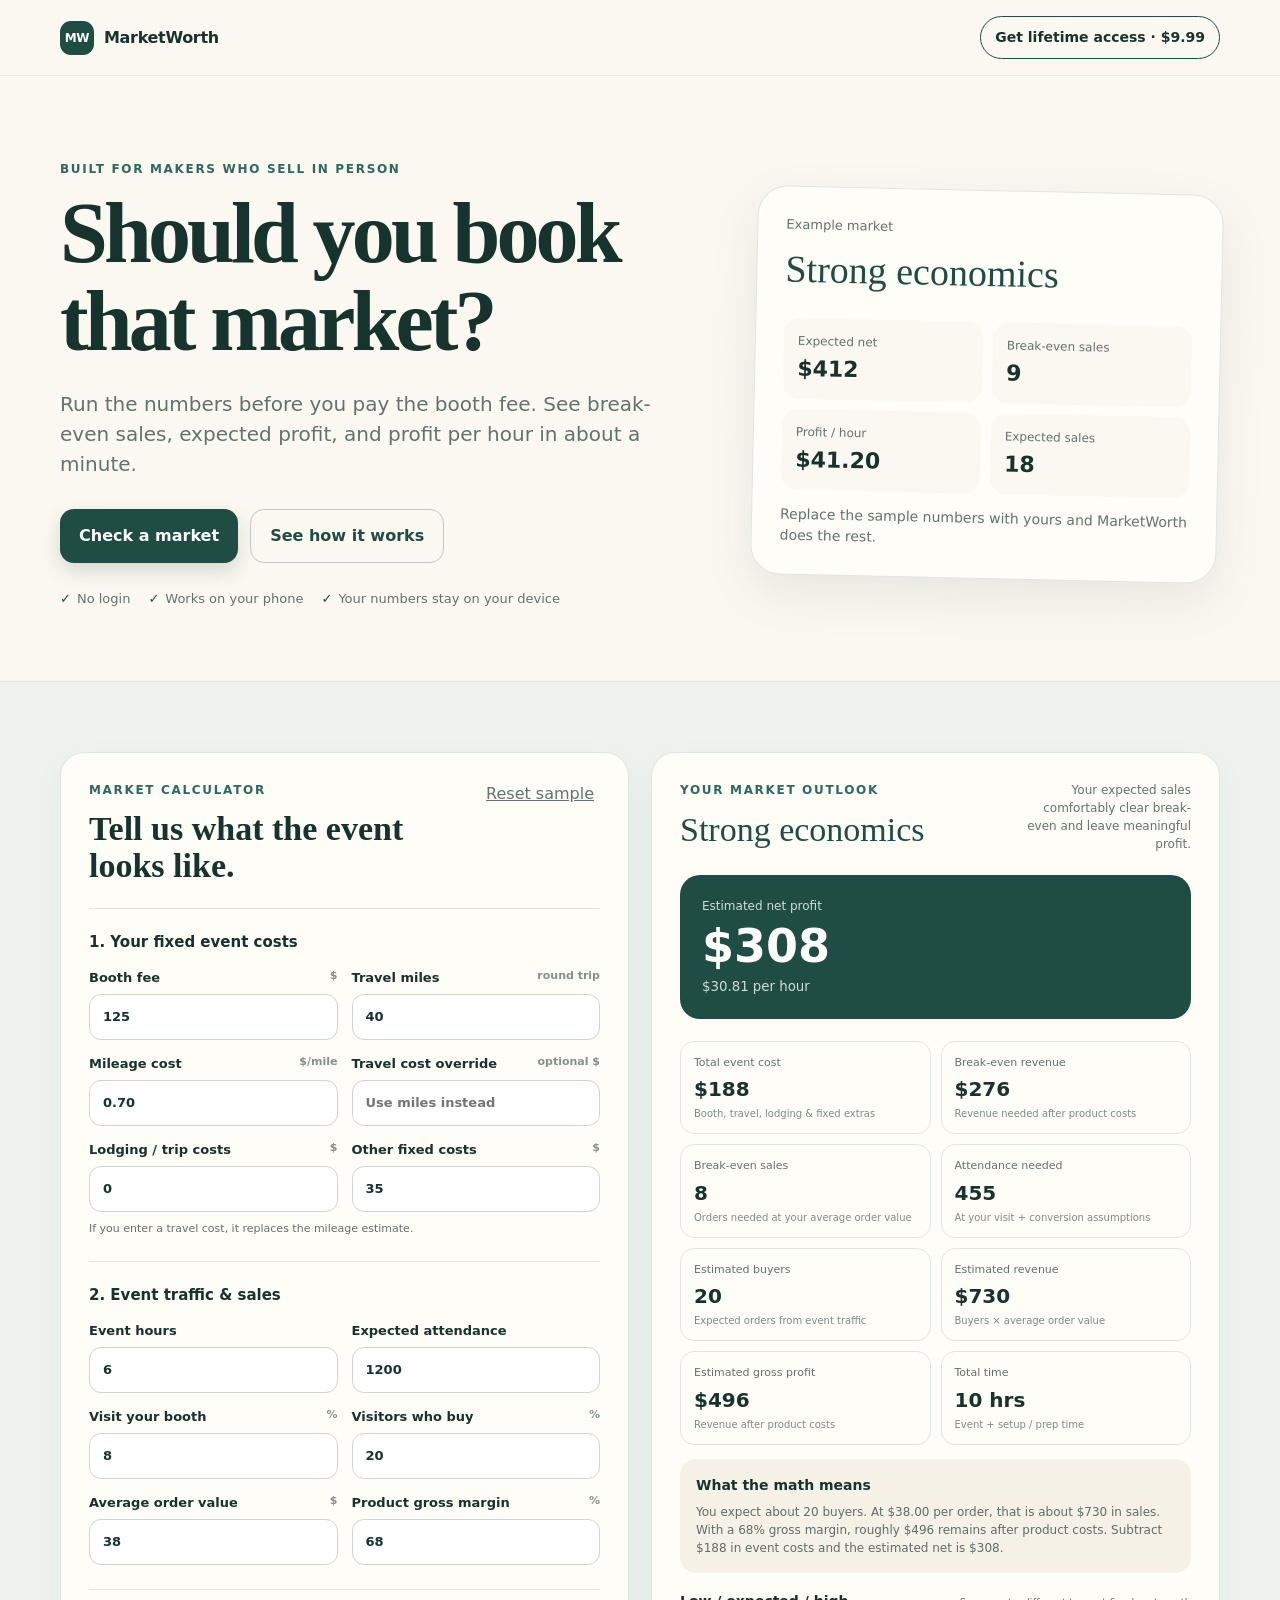
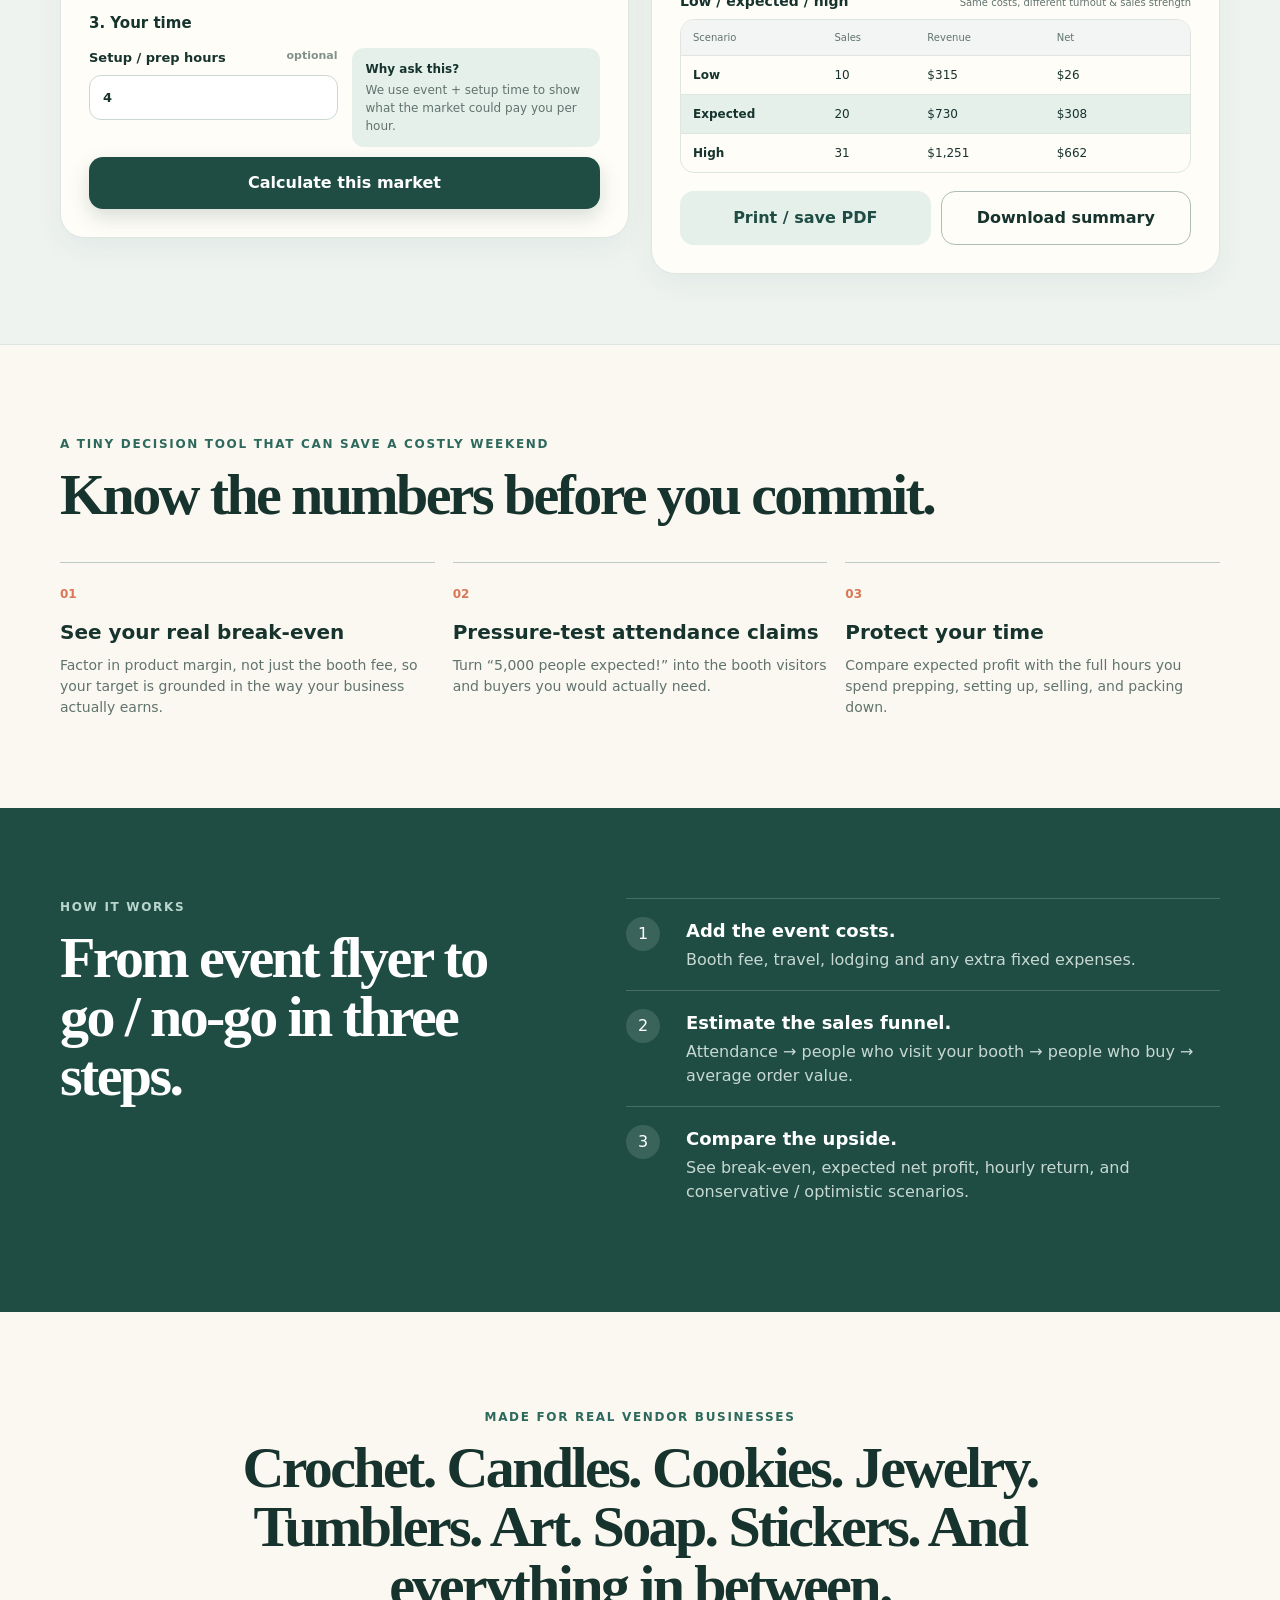
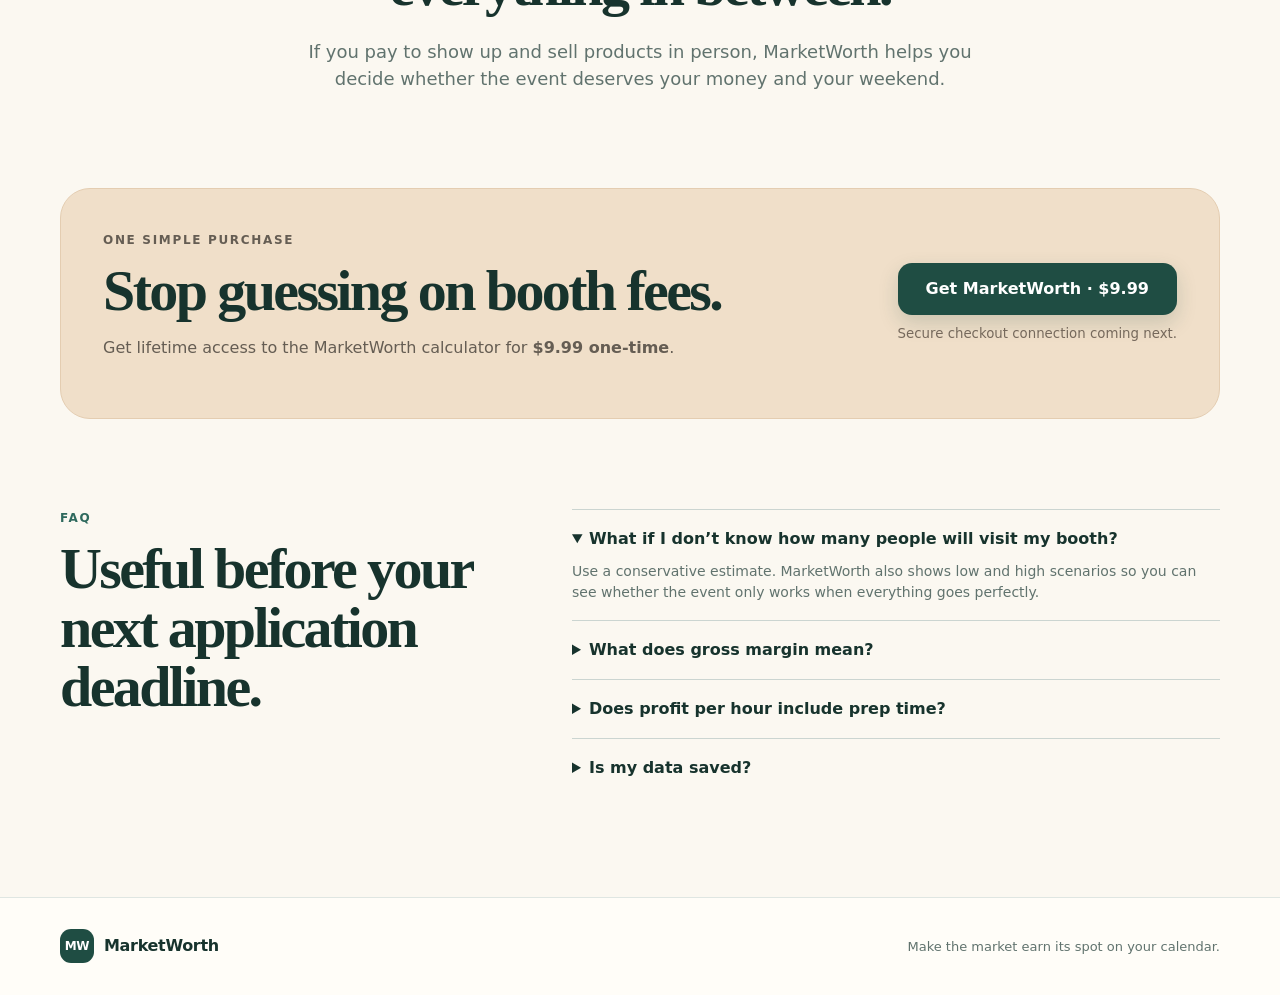
==== index.html @ 57d7d23f "Add MarketWorth landing page" ====
<!doctype html>
<html lang="en">
<head>
  <meta charset="utf-8" />
  <meta name="viewport" content="width=device-width,initial-scale=1,viewport-fit=cover" />
  <meta name="theme-color" content="#1f4d43" />
  <meta name="description" content="Know whether a craft fair or vendor market is worth booking before you pay the booth fee." />
  <title>MarketWorth — Craft Fair Profit Calculator</title>
  <link rel="manifest" href="manifest.webmanifest" />
  <link rel="icon" href="icon.svg" type="image/svg+xml" />
  <link rel="stylesheet" href="styles.css" />
</head>
<body>
  <header class="site-header">
    <a class="brand" href="#top" aria-label="MarketWorth home">
      <span class="brand-mark">MW</span>
      <span>MarketWorth</span>
    </a>
    <a class="header-cta" href="#buy" data-purchase>Get lifetime access · $9.99</a>
  </header>

  <main id="top">
    <section class="hero wrap">
      <div class="hero-copy">
        <p class="eyebrow">Built for makers who sell in person</p>
        <h1>Should you book that market?</h1>
        <p class="hero-sub">Run the numbers before you pay the booth fee. See break-even sales, expected profit, and profit per hour in about a minute.</p>
        <div class="hero-actions">
          <a class="button primary" href="#calculator">Check a market</a>
          <a class="button ghost" href="#how">See how it works</a>
        </div>
        <div class="trust-row" aria-label="Product highlights">
          <span>No login</span><span>Works on your phone</span><span>Your numbers stay on your device</span>
        </div>
      </div>
      <aside class="hero-card" aria-label="Example result">
        <div class="mini-label">Example market</div>
        <div class="hero-verdict good">Strong economics</div>
        <div class="mini-grid">
          <div><span>Expected net</span><strong>$412</strong></div>
          <div><span>Break-even sales</span><strong>9</strong></div>
          <div><span>Profit / hour</span><strong>$41.20</strong></div>
          <div><span>Expected sales</span><strong>18</strong></div>
        </div>
        <p>Replace the sample numbers with yours and MarketWorth does the rest.</p>
      </aside>
    </section>

    <section id="calculator" class="calculator-section">
      <div class="wrap calculator-grid">
        <div class="input-panel card">
          <div class="section-heading">
            <div>
              <p class="eyebrow">Market calculator</p>
              <h2>Tell us what the event looks like.</h2>
            </div>
            <button id="resetBtn" class="text-button" type="button">Reset sample</button>
          </div>

          <form id="calcForm" novalidate>
            <div class="field-group">
              <h3>1. Your fixed event costs</h3>
              <div class="fields two">
                <label>Booth fee <span class="hint">$</span><input id="boothFee" type="number" min="0" step="1" value="125" inputmode="decimal" /></label>
                <label>Travel miles <span class="hint">round trip</span><input id="travelMiles" type="number" min="0" step="1" value="40" inputmode="decimal" /></label>
                <label>Mileage cost <span class="hint">$/mile</span><input id="mileageRate" type="number" min="0" step="0.01" value="0.70" inputmode="decimal" /></label>
                <label>Travel cost override <span class="hint">optional $</span><input id="travelCost" type="number" min="0" step="1" placeholder="Use miles instead" inputmode="decimal" /></label>
                <label>Lodging / trip costs <span class="hint">$</span><input id="lodging" type="number" min="0" step="1" value="0" inputmode="decimal" /></label>
                <label>Other fixed costs <span class="hint">$</span><input id="extraFixed" type="number" min="0" step="1" value="35" inputmode="decimal" /></label>
              </div>
              <p class="field-note">If you enter a travel cost, it replaces the mileage estimate.</p>
            </div>

            <div class="field-group">
              <h3>2. Event traffic & sales</h3>
              <div class="fields two">
                <label>Event hours <input id="eventHours" type="number" min="0.5" step="0.5" value="6" inputmode="decimal" /></label>
                <label>Expected attendance <input id="attendance" type="number" min="1" step="1" value="1200" inputmode="numeric" /></label>
                <label>Visit your booth <span class="hint">%</span><input id="visitRate" type="number" min="0" max="100" step="0.5" value="8" inputmode="decimal" /></label>
                <label>Visitors who buy <span class="hint">%</span><input id="conversionRate" type="number" min="0" max="100" step="0.5" value="20" inputmode="decimal" /></label>
                <label>Average order value <span class="hint">$</span><input id="aov" type="number" min="0" step="0.5" value="38" inputmode="decimal" /></label>
                <label>Product gross margin <span class="hint">%</span><input id="margin" type="number" min="1" max="100" step="1" value="68" inputmode="decimal" /></label>
              </div>
            </div>

            <div class="field-group">
              <h3>3. Your time</h3>
              <div class="fields two">
                <label>Setup / prep hours <span class="hint">optional</span><input id="laborHours" type="number" min="0" step="0.5" value="4" inputmode="decimal" /></label>
                <div class="explain-box"><strong>Why ask this?</strong><span>We use event + setup time to show what the market could pay you per hour.</span></div>
              </div>
            </div>

            <button class="button primary wide" type="submit">Calculate this market</button>
            <p id="formError" class="error" role="alert" hidden></p>
          </form>
        </div>

        <div class="result-panel card" id="results" aria-live="polite">
          <div class="result-top">
            <div>
              <p class="eyebrow">Your market outlook</p>
              <div id="verdict" class="verdict good">Strong economics</div>
            </div>
            <div id="verdictNote" class="verdict-note">Your expected sales comfortably clear break-even.</div>
          </div>

          <div class="result-feature">
            <span>Estimated net profit</span>
            <strong id="netProfit">$0</strong>
            <small id="profitHour">$0 per hour</small>
          </div>

          <div class="metrics">
            <div class="metric"><span>Total event cost</span><strong id="totalCost">$0</strong><small>Booth, travel, lodging & fixed extras</small></div>
            <div class="metric"><span>Break-even revenue</span><strong id="breakEvenRevenue">$0</strong><small>Revenue needed after product costs</small></div>
            <div class="metric"><span>Break-even sales</span><strong id="breakEvenSales">0</strong><small>Orders needed at your average order value</small></div>
            <div class="metric"><span>Attendance needed</span><strong id="customersNeeded">0</strong><small>At your visit + conversion assumptions</small></div>
            <div class="metric"><span>Estimated buyers</span><strong id="estimatedBuyers">0</strong><small>Expected orders from event traffic</small></div>
            <div class="metric"><span>Estimated revenue</span><strong id="estimatedRevenue">$0</strong><small>Buyers × average order value</small></div>
            <div class="metric"><span>Estimated gross profit</span><strong id="grossProfit">$0</strong><small>Revenue after product costs</small></div>
            <div class="metric"><span>Total time</span><strong id="totalHours">0 hrs</strong><small>Event + setup / prep time</small></div>
          </div>

          <div class="math-explainer">
            <h3>What the math means</h3>
            <p id="plainMath"></p>
          </div>

          <div class="scenario-wrap">
            <div class="scenario-heading"><h3>Low / expected / high</h3><span>Same costs, different turnout & sales strength</span></div>
            <div class="scenario-table" role="table" aria-label="Scenario comparison">
              <div class="scenario-row scenario-head" role="row"><span>Scenario</span><span>Sales</span><span>Revenue</span><span>Net</span></div>
              <div class="scenario-row" role="row"><strong>Low</strong><span id="lowSales"></span><span id="lowRevenue"></span><span id="lowNet"></span></div>
              <div class="scenario-row expected" role="row"><strong>Expected</strong><span id="expSales"></span><span id="expRevenue"></span><span id="expNet"></span></div>
              <div class="scenario-row" role="row"><strong>High</strong><span id="highSales"></span><span id="highRevenue"></span><span id="highNet"></span></div>
            </div>
          </div>

          <div class="result-actions">
            <button id="printBtn" class="button secondary" type="button">Print / save PDF</button>
            <button id="downloadBtn" class="button ghost-dark" type="button">Download summary</button>
          </div>
        </div>
      </div>
    </section>

    <section class="benefits wrap">
      <div class="section-intro"><p class="eyebrow">A tiny decision tool that can save a costly weekend</p><h2>Know the numbers before you commit.</h2></div>
      <div class="benefit-grid">
        <article><span>01</span><h3>See your real break-even</h3><p>Factor in product margin, not just the booth fee, so your target is grounded in the way your business actually earns.</p></article>
        <article><span>02</span><h3>Pressure-test attendance claims</h3><p>Turn “5,000 people expected!” into the booth visitors and buyers you would actually need.</p></article>
        <article><span>03</span><h3>Protect your time</h3><p>Compare expected profit with the full hours you spend prepping, setting up, selling, and packing down.</p></article>
      </div>
    </section>

    <section id="how" class="how-section">
      <div class="wrap how-grid">
        <div><p class="eyebrow">How it works</p><h2>From event flyer to go / no-go in three steps.</h2></div>
        <ol>
          <li><span>1</span><div><strong>Add the event costs.</strong><p>Booth fee, travel, lodging and any extra fixed expenses.</p></div></li>
          <li><span>2</span><div><strong>Estimate the sales funnel.</strong><p>Attendance → people who visit your booth → people who buy → average order value.</p></div></li>
          <li><span>3</span><div><strong>Compare the upside.</strong><p>See break-even, expected net profit, hourly return, and conservative / optimistic scenarios.</p></div></li>
        </ol>
      </div>
    </section>

    <section class="audience wrap">
      <p class="eyebrow">Made for real vendor businesses</p>
      <h2>Crochet. Candles. Cookies. Jewelry. Tumblers. Art. Soap. Stickers. And everything in between.</h2>
      <p>If you pay to show up and sell products in person, MarketWorth helps you decide whether the event deserves your money and your weekend.</p>
    </section>

    <section id="buy" class="buy-section">
      <div class="wrap buy-card">
        <div><p class="eyebrow">One simple purchase</p><h2>Stop guessing on booth fees.</h2><p>Get lifetime access to the MarketWorth calculator for <strong>$9.99 one-time</strong>.</p></div>
        <div class="buy-action">
          <button class="button primary purchase-button" data-purchase type="button">Get MarketWorth · $9.99</button>
          <small>Secure checkout connection coming next.</small>
        </div>
      </div>
    </section>

    <section class="faq wrap">
      <div><p class="eyebrow">FAQ</p><h2>Useful before your next application deadline.</h2></div>
      <div class="faq-list">
        <details open><summary>What if I don’t know how many people will visit my booth?</summary><p>Use a conservative estimate. MarketWorth also shows low and high scenarios so you can see whether the event only works when everything goes perfectly.</p></details>
        <details><summary>What does gross margin mean?</summary><p>It’s the percentage of each sale left after the direct cost of making the product. If a $20 item costs $6 in materials, its gross margin is 70%.</p></details>
        <details><summary>Does profit per hour include prep time?</summary><p>Yes, when you enter setup / prep hours. We divide estimated net profit by event hours plus those additional hours.</p></details>
        <details><summary>Is my data saved?</summary><p>No account or database is used in this version. Calculations happen in your browser. Your inputs stay on your device unless you print or download your own summary.</p></details>
      </div>
    </section>
  </main>

  <footer>
    <div class="wrap footer-inner"><div class="brand"><span class="brand-mark">MW</span><span>MarketWorth</span></div><p>Make the market earn its spot on your calendar.</p></div>
  </footer>

  <div id="toast" class="toast" role="status" aria-live="polite"></div>
  <script src="app.js" defer></script>
</body>
</html>
---- styles.css ----
:root{--ink:#17332d;--muted:#61736e;--cream:#fbf8f1;--paper:#fffdf8;--line:#dfe6e2;--green:#1f4d43;--green2:#2e695d;--mint:#e5f0eb;--coral:#d97757;--amber:#c78c2f;--red:#a94f43;--shadow:0 18px 50px rgba(24,58,49,.09);--radius:24px}
*{box-sizing:border-box}html{scroll-behavior:smooth}body{margin:0;font-family:Inter,ui-sans-serif,system-ui,-apple-system,BlinkMacSystemFont,"Segoe UI",sans-serif;background:var(--cream);color:var(--ink);line-height:1.5}button,input{font:inherit}a{color:inherit;text-decoration:none}.wrap{width:min(1160px,calc(100% - 40px));margin:auto}.site-header{height:76px;display:flex;align-items:center;justify-content:space-between;padding:0 max(20px,calc((100vw - 1160px)/2));border-bottom:1px solid rgba(23,51,45,.08);background:rgba(251,248,241,.9);backdrop-filter:blur(12px);position:sticky;top:0;z-index:20}.brand{display:flex;gap:10px;align-items:center;font-weight:800;letter-spacing:-.02em}.brand-mark{display:grid;place-items:center;width:34px;height:34px;border-radius:11px;background:var(--green);color:white;font-size:12px}.header-cta{font-size:14px;font-weight:700;padding:10px 14px;border:1px solid var(--green);border-radius:999px}.hero{padding:84px 0 72px;display:grid;grid-template-columns:1.15fr .85fr;gap:64px;align-items:center}.eyebrow{text-transform:uppercase;letter-spacing:.14em;font-weight:800;font-size:12px;color:var(--green2);margin:0 0 12px}.hero h1,.section-intro h2,.how-grid h2,.audience h2,.buy-card h2,.faq h2{font-family:Georgia,"Times New Roman",serif;letter-spacing:-.045em;line-height:1.02;margin:0}.hero h1{font-size:clamp(54px,7vw,86px);max-width:760px}.hero-sub{font-size:20px;max-width:650px;color:var(--muted);margin:24px 0 30px}.hero-actions{display:flex;gap:12px;flex-wrap:wrap}.button{border:0;border-radius:14px;padding:14px 19px;font-weight:800;cursor:pointer;display:inline-flex;justify-content:center;align-items:center;transition:.18s ease;min-height:48px}.button:hover{transform:translateY(-1px)}.primary{background:var(--green);color:white;box-shadow:0 8px 20px rgba(31,77,67,.18)}.secondary{background:var(--mint);color:var(--green)}.ghost{background:transparent;border:1px solid #bdcac5;color:var(--green)}.ghost-dark{background:transparent;border:1px solid #aebdb7;color:var(--ink)}.wide{width:100%;margin-top:10px}.trust-row{display:flex;gap:18px;flex-wrap:wrap;margin-top:26px;color:var(--muted);font-size:13px}.trust-row span:before{content:"✓";margin-right:6px;color:var(--green);font-weight:900}.hero-card{background:var(--paper);border:1px solid var(--line);border-radius:30px;padding:28px;box-shadow:var(--shadow);transform:rotate(1.25deg)}.mini-label{color:var(--muted);font-size:13px}.hero-verdict{font-family:Georgia,"Times New Roman",serif;font-size:38px;margin:6px 0 20px}.good{color:var(--green)}.warn{color:var(--amber)}.bad{color:var(--red)}.mini-grid{display:grid;grid-template-columns:1fr 1fr;gap:10px}.mini-grid div{background:var(--cream);border-radius:16px;padding:14px}.mini-grid span,.mini-grid strong{display:block}.mini-grid span{font-size:12px;color:var(--muted)}.mini-grid strong{font-size:22px;margin-top:2px}.hero-card p{color:var(--muted);font-size:14px;margin-bottom:0}.calculator-section{padding:70px 0;background:#eef3f0;border-block:1px solid #dde6e1}.calculator-grid{display:grid;grid-template-columns:1fr 1fr;gap:22px;align-items:start}.card{background:var(--paper);border:1px solid var(--line);border-radius:var(--radius);box-shadow:0 10px 30px rgba(23,51,45,.05)}.input-panel,.result-panel{padding:28px}.section-heading{display:flex;justify-content:space-between;gap:20px;align-items:start}.section-heading h2{font-family:Georgia,"Times New Roman",serif;font-size:34px;line-height:1.08;margin:0}.text-button{border:0;background:transparent;text-decoration:underline;color:var(--muted);cursor:pointer;white-space:nowrap}.field-group{border-top:1px solid var(--line);padding-top:22px;margin-top:24px}.field-group h3{font-size:15px;margin:0 0 14px}.fields{display:grid;gap:14px}.fields.two{grid-template-columns:1fr 1fr}.fields label{font-size:13px;font-weight:750;color:var(--ink)}.hint{float:right;color:#82918c;font-weight:600;font-size:11px}.fields input{margin-top:7px;width:100%;border:1px solid #ccd7d2;background:white;border-radius:12px;padding:12px 13px;color:var(--ink);outline:none;transition:.15s}.fields input:focus{border-color:var(--green2);box-shadow:0 0 0 3px rgba(46,105,93,.1)}.field-note{font-size:11px;color:var(--muted);margin:9px 0 0}.explain-box{background:var(--mint);padding:12px 14px;border-radius:12px;font-size:12px;display:flex;flex-direction:column;justify-content:center}.explain-box span{color:var(--muted);margin-top:3px}.error{background:#f8e9e7;color:#8d3d34;border-radius:10px;padding:10px 12px;font-size:13px}.result-panel{position:sticky;top:98px}.result-top{display:flex;justify-content:space-between;gap:16px;align-items:flex-start}.verdict{font-family:Georgia,"Times New Roman",serif;font-size:34px;line-height:1.1}.verdict-note{font-size:12px;color:var(--muted);max-width:170px;text-align:right}.result-feature{background:var(--green);color:white;border-radius:20px;padding:22px;margin:22px 0}.result-feature span,.result-feature strong,.result-feature small{display:block}.result-feature span{font-size:12px;opacity:.8}.result-feature strong{font-size:46px;line-height:1;margin:8px 0}.result-feature small{opacity:.8}.metrics{display:grid;grid-template-columns:1fr 1fr;gap:10px}.metric{border:1px solid var(--line);border-radius:14px;padding:13px}.metric span,.metric strong,.metric small{display:block}.metric span{font-size:11px;color:var(--muted)}.metric strong{font-size:20px;margin:3px 0}.metric small{font-size:10px;color:#7b8c86;line-height:1.3}.math-explainer{background:#f6f1e6;border-radius:16px;padding:16px;margin-top:14px}.math-explainer h3,.scenario-heading h3{font-size:14px;margin:0 0 7px}.math-explainer p{font-size:12px;color:#5f6c68;margin:0}.scenario-wrap{margin-top:18px}.scenario-heading{display:flex;justify-content:space-between;gap:15px;align-items:baseline}.scenario-heading span{font-size:10px;color:var(--muted)}.scenario-table{border:1px solid var(--line);border-radius:14px;overflow:hidden}.scenario-row{display:grid;grid-template-columns:1.1fr .7fr 1fr 1fr;gap:8px;padding:10px 12px;border-top:1px solid var(--line);font-size:12px;align-items:center}.scenario-row:first-child{border-top:0}.scenario-head{background:#f2f5f3;color:var(--muted);font-size:10px}.scenario-row.expected{background:var(--mint)}.result-actions{display:grid;grid-template-columns:1fr 1fr;gap:10px;margin-top:18px}.benefits{padding:90px 0}.section-intro h2,.how-grid h2,.audience h2,.buy-card h2,.faq h2{font-size:clamp(38px,5vw,58px)}.benefit-grid{display:grid;grid-template-columns:repeat(3,1fr);gap:18px;margin-top:38px}.benefit-grid article{border-top:1px solid #bcc9c4;padding-top:18px}.benefit-grid article>span{font-size:12px;color:var(--coral);font-weight:800}.benefit-grid h3{font-size:20px;margin:12px 0 8px}.benefit-grid p{color:var(--muted);font-size:14px;margin:0}.how-section{background:var(--green);color:white;padding:90px 0}.how-grid{display:grid;grid-template-columns:.9fr 1.1fr;gap:80px}.how-grid .eyebrow{color:#b9d6cc}.how-grid ol{margin:0;padding:0;list-style:none}.how-grid li{display:grid;grid-template-columns:46px 1fr;gap:14px;padding:18px 0;border-top:1px solid rgba(255,255,255,.18)}.how-grid li>span{width:34px;height:34px;border-radius:50%;background:rgba(255,255,255,.12);display:grid;place-items:center}.how-grid li strong{font-size:18px}.how-grid li p{margin:4px 0 0;color:#c7d8d2}.audience{text-align:center;padding:96px 0;max-width:900px}.audience p:last-child{color:var(--muted);font-size:18px;max-width:700px;margin:22px auto 0}.buy-section{padding:0 0 90px}.buy-card{background:#f0dfc9;border:1px solid #e4cdb1;border-radius:30px;padding:42px;display:flex;justify-content:space-between;gap:30px;align-items:center}.buy-card p{color:#655d53}.buy-action{min-width:260px}.purchase-button{width:100%}.buy-action small{display:block;text-align:center;color:#76695c;margin-top:9px}.faq{display:grid;grid-template-columns:.8fr 1.2fr;gap:80px;padding:0 0 100px}.faq-list details{border-top:1px solid #cbd5d1;padding:17px 0}.faq-list summary{font-weight:800;cursor:pointer}.faq-list p{color:var(--muted);font-size:14px;margin:10px 0 0}footer{border-top:1px solid var(--line);padding:26px 0;background:var(--paper)}.footer-inner{display:flex;justify-content:space-between;align-items:center}.footer-inner p{font-size:13px;color:var(--muted)}.toast{position:fixed;left:50%;bottom:24px;transform:translate(-50%,20px);background:#153b33;color:white;padding:12px 16px;border-radius:999px;font-size:13px;opacity:0;pointer-events:none;transition:.2s;z-index:50}.toast.show{opacity:1;transform:translate(-50%,0)}
@media(max-width:900px){.hero,.calculator-grid,.how-grid,.faq{grid-template-columns:1fr}.hero{gap:36px;padding-top:55px}.hero-card{transform:none}.result-panel{position:static}.benefit-grid{grid-template-columns:1fr}.how-grid,.faq{gap:40px}.buy-card{flex-direction:column;align-items:flex-start}.buy-action{width:100%}.result-top{align-items:flex-end}}
@media(max-width:560px){.wrap{width:min(100% - 24px,1160px)}.site-header{height:66px;padding:0 12px}.header-cta{font-size:0;padding:9px 12px}.header-cta:after{content:"Get it · $9.99";font-size:12px}.hero{padding:44px 0 48px}.hero h1{font-size:49px}.hero-sub{font-size:17px}.hero-actions .button{width:100%}.trust-row{gap:8px 14px}.hero-card{padding:20px}.hero-verdict{font-size:31px}.calculator-section{padding:42px 0}.input-panel,.result-panel{padding:18px;border-radius:20px}.section-heading{display:block}.text-button{margin-top:9px;padding:0}.fields.two{grid-template-columns:1fr}.metrics{grid-template-columns:1fr 1fr}.metric{padding:11px}.metric strong{font-size:17px}.result-feature strong{font-size:40px}.result-top{display:block}.verdict-note{text-align:left;max-width:none;margin-top:6px}.result-actions{grid-template-columns:1fr}.scenario-row{grid-template-columns:1fr .65fr .9fr .9fr;padding:9px 8px;font-size:11px}.scenario-heading{display:block}.benefits,.how-section,.audience{padding:62px 0}.buy-section{padding-bottom:62px}.buy-card{padding:26px 20px}.faq{padding-bottom:70px}.footer-inner{display:block}.footer-inner p{margin-bottom:0}}
@media print{body{background:white}.site-header,.hero,.input-panel,.benefits,.how-section,.audience,.buy-section,.faq,footer,.toast{display:none!important}.calculator-section{padding:0;background:white;border:0}.calculator-grid{display:block;width:100%;max-width:none}.result-panel{position:static;box-shadow:none;border:0;padding:18px}.result-actions{display:none}.result-feature{-webkit-print-color-adjust:exact;print-color-adjust:exact}.scenario-row.expected,.math-explainer{-webkit-print-color-adjust:exact;print-color-adjust:exact}#results:before{content:"MarketWorth — Market Summary";display:block;font-family:Georgia,serif;font-size:24px;font-weight:bold;margin-bottom:14px}}
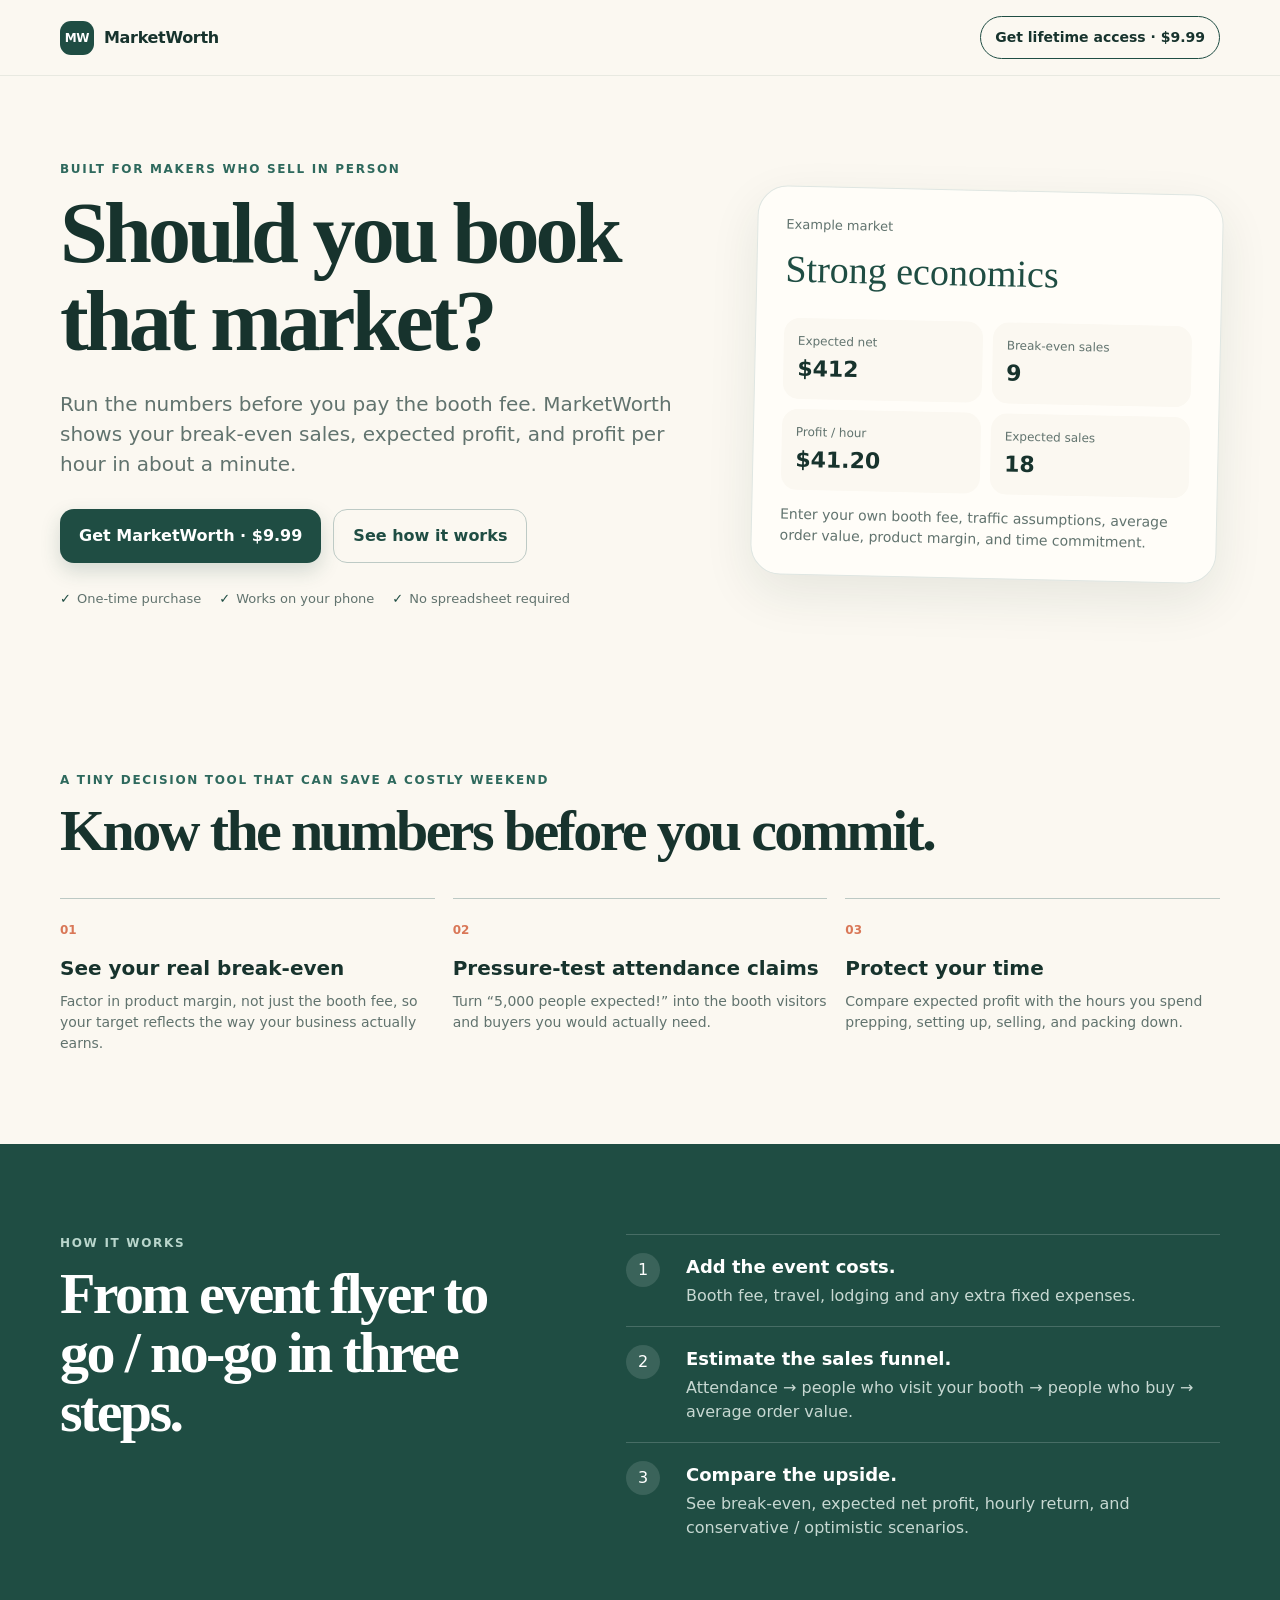
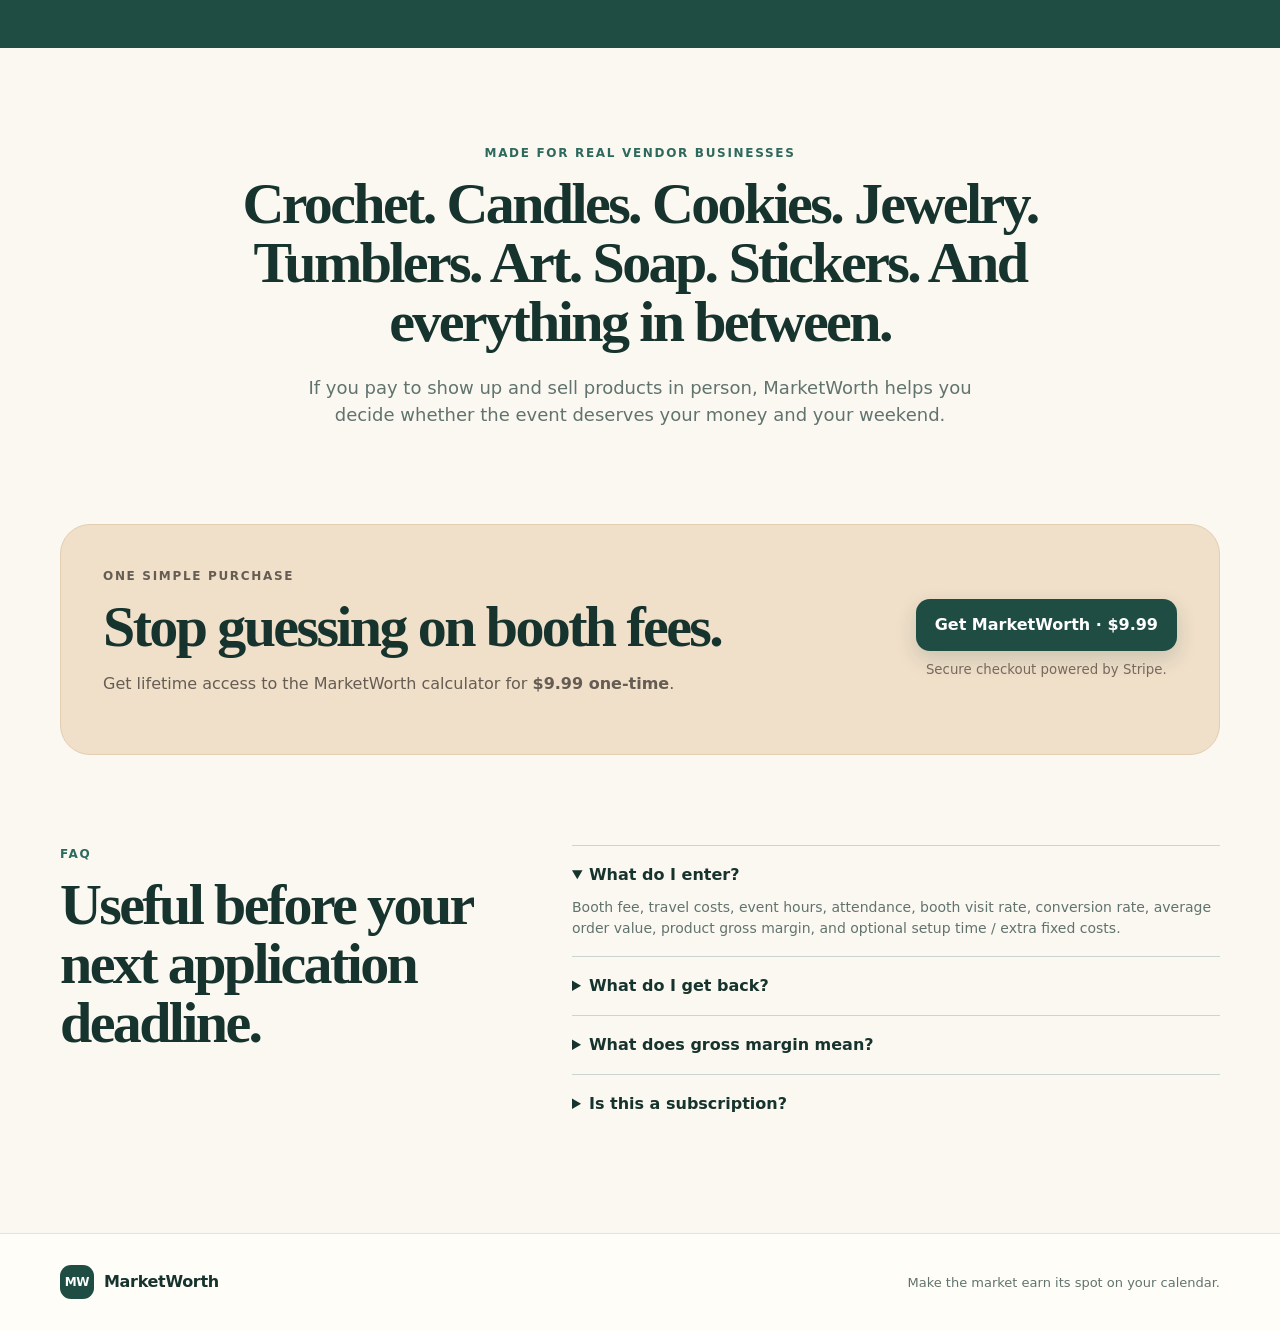
==== commit e0a28506: "Connect Stripe checkout and make public sales page" ====
--- a/index.html
+++ b/index.html
@@ -5,35 +5,29 @@
   <meta name="viewport" content="width=device-width,initial-scale=1,viewport-fit=cover" />
   <meta name="theme-color" content="#1f4d43" />
   <meta name="description" content="Know whether a craft fair or vendor market is worth booking before you pay the booth fee." />
-  <title>MarketWorth — Craft Fair Profit Calculator</title>
-  <link rel="manifest" href="manifest.webmanifest" />
-  <link rel="icon" href="icon.svg" type="image/svg+xml" />
-  <link rel="stylesheet" href="styles.css" />
+  <title>MarketWorth — Should I Book This Market?</title>
+  <link rel="manifest" href="/manifest.webmanifest" />
+  <link rel="icon" href="/icon.svg" type="image/svg+xml" />
+  <link rel="stylesheet" href="/styles.css" />
 </head>
 <body>
   <header class="site-header">
-    <a class="brand" href="#top" aria-label="MarketWorth home">
-      <span class="brand-mark">MW</span>
-      <span>MarketWorth</span>
-    </a>
-    <a class="header-cta" href="#buy" data-purchase>Get lifetime access · $9.99</a>
+    <a class="brand" href="#top" aria-label="MarketWorth home"><span class="brand-mark">MW</span><span>MarketWorth</span></a>
+    <a class="header-cta" href="https://buy.stripe.com/7sY3cwg8Da4A4Sa8Bhgbm01" data-purchase>Get lifetime access · $9.99</a>
   </header>
-
   <main id="top">
     <section class="hero wrap">
       <div class="hero-copy">
         <p class="eyebrow">Built for makers who sell in person</p>
         <h1>Should you book that market?</h1>
-        <p class="hero-sub">Run the numbers before you pay the booth fee. See break-even sales, expected profit, and profit per hour in about a minute.</p>
+        <p class="hero-sub">Run the numbers before you pay the booth fee. MarketWorth shows your break-even sales, expected profit, and profit per hour in about a minute.</p>
         <div class="hero-actions">
-          <a class="button primary" href="#calculator">Check a market</a>
+          <a class="button primary" href="https://buy.stripe.com/7sY3cwg8Da4A4Sa8Bhgbm01" data-purchase>Get MarketWorth · $9.99</a>
           <a class="button ghost" href="#how">See how it works</a>
         </div>
-        <div class="trust-row" aria-label="Product highlights">
-          <span>No login</span><span>Works on your phone</span><span>Your numbers stay on your device</span>
-        </div>
+        <div class="trust-row"><span>One-time purchase</span><span>Works on your phone</span><span>No spreadsheet required</span></div>
       </div>
-      <aside class="hero-card" aria-label="Example result">
+      <aside class="hero-card">
         <div class="mini-label">Example market</div>
         <div class="hero-verdict good">Strong economics</div>
         <div class="mini-grid">
@@ -42,115 +36,16 @@
           <div><span>Profit / hour</span><strong>$41.20</strong></div>
           <div><span>Expected sales</span><strong>18</strong></div>
         </div>
-        <p>Replace the sample numbers with yours and MarketWorth does the rest.</p>
+        <p>Enter your own booth fee, traffic assumptions, average order value, product margin, and time commitment.</p>
       </aside>
-    </section>
-
-    <section id="calculator" class="calculator-section">
-      <div class="wrap calculator-grid">
-        <div class="input-panel card">
-          <div class="section-heading">
-            <div>
-              <p class="eyebrow">Market calculator</p>
-              <h2>Tell us what the event looks like.</h2>
-            </div>
-            <button id="resetBtn" class="text-button" type="button">Reset sample</button>
-          </div>
-
-          <form id="calcForm" novalidate>
-            <div class="field-group">
-              <h3>1. Your fixed event costs</h3>
-              <div class="fields two">
-                <label>Booth fee <span class="hint">$</span><input id="boothFee" type="number" min="0" step="1" value="125" inputmode="decimal" /></label>
-                <label>Travel miles <span class="hint">round trip</span><input id="travelMiles" type="number" min="0" step="1" value="40" inputmode="decimal" /></label>
-                <label>Mileage cost <span class="hint">$/mile</span><input id="mileageRate" type="number" min="0" step="0.01" value="0.70" inputmode="decimal" /></label>
-                <label>Travel cost override <span class="hint">optional $</span><input id="travelCost" type="number" min="0" step="1" placeholder="Use miles instead" inputmode="decimal" /></label>
-                <label>Lodging / trip costs <span class="hint">$</span><input id="lodging" type="number" min="0" step="1" value="0" inputmode="decimal" /></label>
-                <label>Other fixed costs <span class="hint">$</span><input id="extraFixed" type="number" min="0" step="1" value="35" inputmode="decimal" /></label>
-              </div>
-              <p class="field-note">If you enter a travel cost, it replaces the mileage estimate.</p>
-            </div>
-
-            <div class="field-group">
-              <h3>2. Event traffic & sales</h3>
-              <div class="fields two">
-                <label>Event hours <input id="eventHours" type="number" min="0.5" step="0.5" value="6" inputmode="decimal" /></label>
-                <label>Expected attendance <input id="attendance" type="number" min="1" step="1" value="1200" inputmode="numeric" /></label>
-                <label>Visit your booth <span class="hint">%</span><input id="visitRate" type="number" min="0" max="100" step="0.5" value="8" inputmode="decimal" /></label>
-                <label>Visitors who buy <span class="hint">%</span><input id="conversionRate" type="number" min="0" max="100" step="0.5" value="20" inputmode="decimal" /></label>
-                <label>Average order value <span class="hint">$</span><input id="aov" type="number" min="0" step="0.5" value="38" inputmode="decimal" /></label>
-                <label>Product gross margin <span class="hint">%</span><input id="margin" type="number" min="1" max="100" step="1" value="68" inputmode="decimal" /></label>
-              </div>
-            </div>
-
-            <div class="field-group">
-              <h3>3. Your time</h3>
-              <div class="fields two">
-                <label>Setup / prep hours <span class="hint">optional</span><input id="laborHours" type="number" min="0" step="0.5" value="4" inputmode="decimal" /></label>
-                <div class="explain-box"><strong>Why ask this?</strong><span>We use event + setup time to show what the market could pay you per hour.</span></div>
-              </div>
-            </div>
-
-            <button class="button primary wide" type="submit">Calculate this market</button>
-            <p id="formError" class="error" role="alert" hidden></p>
-          </form>
-        </div>
-
-        <div class="result-panel card" id="results" aria-live="polite">
-          <div class="result-top">
-            <div>
-              <p class="eyebrow">Your market outlook</p>
-              <div id="verdict" class="verdict good">Strong economics</div>
-            </div>
-            <div id="verdictNote" class="verdict-note">Your expected sales comfortably clear break-even.</div>
-          </div>
-
-          <div class="result-feature">
-            <span>Estimated net profit</span>
-            <strong id="netProfit">$0</strong>
-            <small id="profitHour">$0 per hour</small>
-          </div>
-
-          <div class="metrics">
-            <div class="metric"><span>Total event cost</span><strong id="totalCost">$0</strong><small>Booth, travel, lodging & fixed extras</small></div>
-            <div class="metric"><span>Break-even revenue</span><strong id="breakEvenRevenue">$0</strong><small>Revenue needed after product costs</small></div>
-            <div class="metric"><span>Break-even sales</span><strong id="breakEvenSales">0</strong><small>Orders needed at your average order value</small></div>
-            <div class="metric"><span>Attendance needed</span><strong id="customersNeeded">0</strong><small>At your visit + conversion assumptions</small></div>
-            <div class="metric"><span>Estimated buyers</span><strong id="estimatedBuyers">0</strong><small>Expected orders from event traffic</small></div>
-            <div class="metric"><span>Estimated revenue</span><strong id="estimatedRevenue">$0</strong><small>Buyers × average order value</small></div>
-            <div class="metric"><span>Estimated gross profit</span><strong id="grossProfit">$0</strong><small>Revenue after product costs</small></div>
-            <div class="metric"><span>Total time</span><strong id="totalHours">0 hrs</strong><small>Event + setup / prep time</small></div>
-          </div>
-
-          <div class="math-explainer">
-            <h3>What the math means</h3>
-            <p id="plainMath"></p>
-          </div>
-
-          <div class="scenario-wrap">
-            <div class="scenario-heading"><h3>Low / expected / high</h3><span>Same costs, different turnout & sales strength</span></div>
-            <div class="scenario-table" role="table" aria-label="Scenario comparison">
-              <div class="scenario-row scenario-head" role="row"><span>Scenario</span><span>Sales</span><span>Revenue</span><span>Net</span></div>
-              <div class="scenario-row" role="row"><strong>Low</strong><span id="lowSales"></span><span id="lowRevenue"></span><span id="lowNet"></span></div>
-              <div class="scenario-row expected" role="row"><strong>Expected</strong><span id="expSales"></span><span id="expRevenue"></span><span id="expNet"></span></div>
-              <div class="scenario-row" role="row"><strong>High</strong><span id="highSales"></span><span id="highRevenue"></span><span id="highNet"></span></div>
-            </div>
-          </div>
-
-          <div class="result-actions">
-            <button id="printBtn" class="button secondary" type="button">Print / save PDF</button>
-            <button id="downloadBtn" class="button ghost-dark" type="button">Download summary</button>
-          </div>
-        </div>
-      </div>
     </section>
 
     <section class="benefits wrap">
       <div class="section-intro"><p class="eyebrow">A tiny decision tool that can save a costly weekend</p><h2>Know the numbers before you commit.</h2></div>
       <div class="benefit-grid">
-        <article><span>01</span><h3>See your real break-even</h3><p>Factor in product margin, not just the booth fee, so your target is grounded in the way your business actually earns.</p></article>
+        <article><span>01</span><h3>See your real break-even</h3><p>Factor in product margin, not just the booth fee, so your target reflects the way your business actually earns.</p></article>
         <article><span>02</span><h3>Pressure-test attendance claims</h3><p>Turn “5,000 people expected!” into the booth visitors and buyers you would actually need.</p></article>
-        <article><span>03</span><h3>Protect your time</h3><p>Compare expected profit with the full hours you spend prepping, setting up, selling, and packing down.</p></article>
+        <article><span>03</span><h3>Protect your time</h3><p>Compare expected profit with the hours you spend prepping, setting up, selling, and packing down.</p></article>
       </div>
     </section>
 
@@ -175,8 +70,8 @@
       <div class="wrap buy-card">
         <div><p class="eyebrow">One simple purchase</p><h2>Stop guessing on booth fees.</h2><p>Get lifetime access to the MarketWorth calculator for <strong>$9.99 one-time</strong>.</p></div>
         <div class="buy-action">
-          <button class="button primary purchase-button" data-purchase type="button">Get MarketWorth · $9.99</button>
-          <small>Secure checkout connection coming next.</small>
+          <a class="button primary purchase-button" data-purchase href="https://buy.stripe.com/7sY3cwg8Da4A4Sa8Bhgbm01">Get MarketWorth · $9.99</a>
+          <small>Secure checkout powered by Stripe.</small>
         </div>
       </div>
     </section>
@@ -184,19 +79,20 @@
     <section class="faq wrap">
       <div><p class="eyebrow">FAQ</p><h2>Useful before your next application deadline.</h2></div>
       <div class="faq-list">
-        <details open><summary>What if I don’t know how many people will visit my booth?</summary><p>Use a conservative estimate. MarketWorth also shows low and high scenarios so you can see whether the event only works when everything goes perfectly.</p></details>
+        <details open><summary>What do I enter?</summary><p>Booth fee, travel costs, event hours, attendance, booth visit rate, conversion rate, average order value, product gross margin, and optional setup time / extra fixed costs.</p></details>
+        <details><summary>What do I get back?</summary><p>Total event cost, break-even revenue and sales, estimated customers, revenue, gross profit, net profit, profit per hour, and low / expected / high scenarios.</p></details>
         <details><summary>What does gross margin mean?</summary><p>It’s the percentage of each sale left after the direct cost of making the product. If a $20 item costs $6 in materials, its gross margin is 70%.</p></details>
-        <details><summary>Does profit per hour include prep time?</summary><p>Yes, when you enter setup / prep hours. We divide estimated net profit by event hours plus those additional hours.</p></details>
-        <details><summary>Is my data saved?</summary><p>No account or database is used in this version. Calculations happen in your browser. Your inputs stay on your device unless you print or download your own summary.</p></details>
+        <details><summary>Is this a subscription?</summary><p>No. MarketWorth is $9.99 one-time for lifetime access to this V1 calculator.</p></details>
       </div>
     </section>
   </main>
-
-  <footer>
-    <div class="wrap footer-inner"><div class="brand"><span class="brand-mark">MW</span><span>MarketWorth</span></div><p>Make the market earn its spot on your calendar.</p></div>
-  </footer>
-
-  <div id="toast" class="toast" role="status" aria-live="polite"></div>
-  <script src="app.js" defer></script>
+  <footer><div class="wrap footer-inner"><div class="brand"><span class="brand-mark">MW</span><span>MarketWorth</span></div><p>Make the market earn its spot on your calendar.</p></div></footer>
+  <script>
+    document.querySelectorAll('[data-purchase]').forEach(el => el.addEventListener('click', () => {
+      window.dataLayer = window.dataLayer || [];
+      window.dataLayer.push({event:'purchase_clicked', price:9.99});
+      window.dispatchEvent(new CustomEvent('marketworth:analytics',{detail:{event:'purchase_clicked',price:9.99}}));
+    }));
+  </script>
 </body>
-</html>
+</html>
